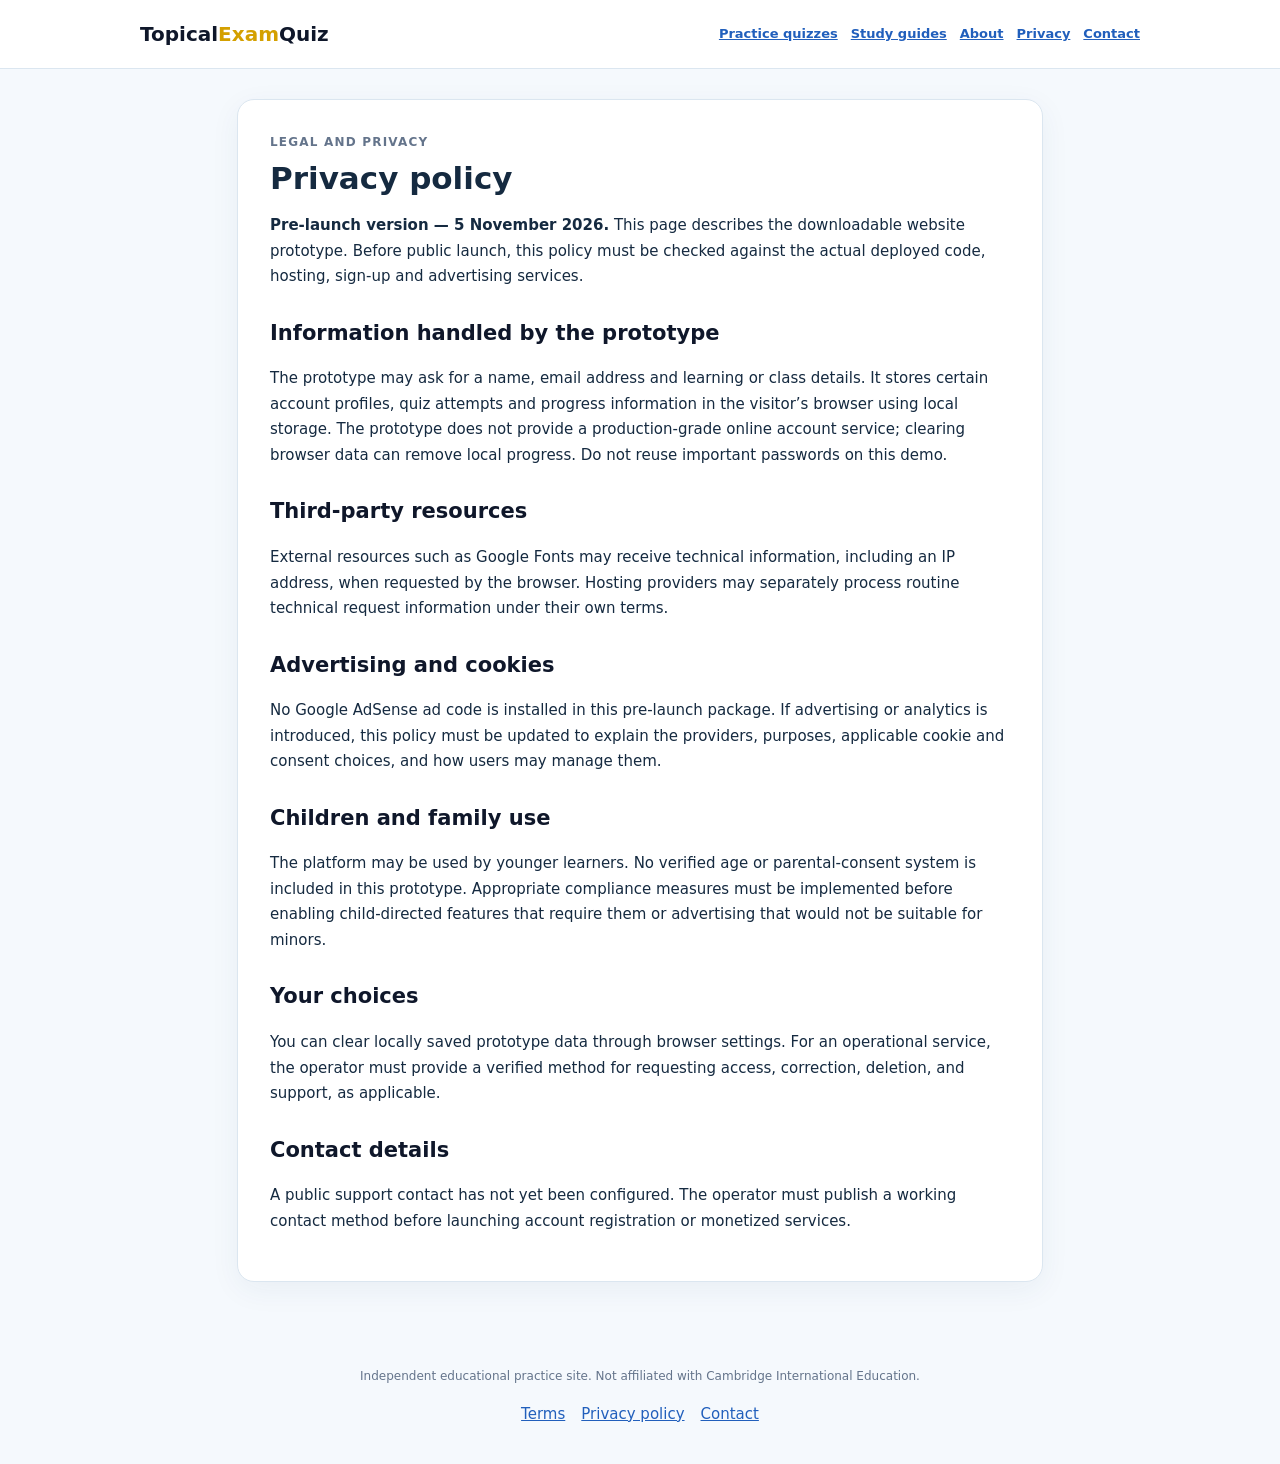
==== privacy.html @ aa9365d3 "5nov" ====
<!doctype html><html lang="en"><head><meta charset="utf-8"><meta name="viewport" content="width=device-width,initial-scale=1"><title>Privacy policy | TopicalExamQuiz</title><meta name="description" content="Privacy information for the pre-launch TopicalExamQuiz prototype, including browser storage and advertising status."><meta name="robots" content="index,follow"><meta name="theme-color" content="#0f172a"><style>*{box-sizing:border-box}body{margin:0;background:#f5f9fd;color:#152a40;font-family:Inter,system-ui,-apple-system,Segoe UI,sans-serif;line-height:1.7}a{color:#215fbc}header{background:#fff;border-bottom:1px solid #dbe6f0;padding:17px max(20px,calc((100vw - 1000px)/2));display:flex;justify-content:space-between;align-items:center;gap:12px;flex-wrap:wrap}header a.logo{color:#0f172a;text-decoration:none;font-size:20px;font-weight:900}nav{display:flex;gap:13px;flex-wrap:wrap;font-size:13px;font-weight:650}main{max-width:850px;padding:30px 22px 62px;margin:0 auto}article{background:white;border:1px solid #dbe6f0;border-radius:17px;padding:32px;box-shadow:0 8px 30px rgba(27,66,105,.06)}h1{font-size:31px;line-height:1.25;margin:7px 0 15px}h2{font-size:21px;margin:26px 0 10px;color:#0f172a}p,li{font-size:15px}ul{padding-left:23px}.eyebrow{font-size:12px;font-weight:800;letter-spacing:.1em;color:#64748b;text-transform:uppercase}.note{padding:13px 16px;border-left:4px solid #ffc400;background:#fffae6;font-size:13px}.example{background:#f2f7ff;border-radius:12px;padding:17px 20px;margin:16px 0}.question{border-top:1px solid #e2e8f0;padding-top:16px;margin-top:16px}details{margin:8px 0;border:1px solid #dbe6f0;border-radius:9px;padding:11px 14px}summary{cursor:pointer;font-weight:700}footer{padding:22px;text-align:center;color:#64748b;font-size:12px}footer a{margin:0 8px}.cards{display:grid;grid-template-columns:repeat(2,minmax(0,1fr));gap:12px}.card{display:block;padding:15px;border:1px solid #dbe6f0;border-radius:12px;text-decoration:none;color:#0f172a}.card strong{display:block}.card span{display:block;color:#64748b;font-size:13px}@media(max-width:600px){article{padding:22px 16px}h1{font-size:26px}.cards{grid-template-columns:1fr}}</style></head><body><header><a class="logo" href="index.html">Topical<span style="color:#d4a000">Exam</span>Quiz</a><nav aria-label="Main navigation"><a href="index.html">Practice quizzes</a><a href="study-guides.html">Study guides</a><a href="about.html">About</a><a href="privacy.html">Privacy</a><a href="contact.html">Contact</a></nav></header><main><article><div class="eyebrow">Legal and privacy</div><h1>Privacy policy</h1><p><strong>Pre-launch version — 5 November 2026.</strong> This page describes the downloadable website prototype. Before public launch, this policy must be checked against the actual deployed code, hosting, sign-up and advertising services.</p><h2>Information handled by the prototype</h2><p>The prototype may ask for a name, email address and learning or class details. It stores certain account profiles, quiz attempts and progress information in the visitor’s browser using local storage. The prototype does not provide a production-grade online account service; clearing browser data can remove local progress. Do not reuse important passwords on this demo.</p><h2>Third-party resources</h2><p>External resources such as Google Fonts may receive technical information, including an IP address, when requested by the browser. Hosting providers may separately process routine technical request information under their own terms.</p><h2>Advertising and cookies</h2><p>No Google AdSense ad code is installed in this pre-launch package. If advertising or analytics is introduced, this policy must be updated to explain the providers, purposes, applicable cookie and consent choices, and how users may manage them.</p><h2>Children and family use</h2><p>The platform may be used by younger learners. No verified age or parental-consent system is included in this prototype. Appropriate compliance measures must be implemented before enabling child-directed features that require them or advertising that would not be suitable for minors.</p><h2>Your choices</h2><p>You can clear locally saved prototype data through browser settings. For an operational service, the operator must provide a verified method for requesting access, correction, deletion, and support, as applicable.</p><h2>Contact details</h2><p>A public support contact has not yet been configured. The operator must publish a working contact method before launching account registration or monetized services.</p></article></main><footer>Independent educational practice site. Not affiliated with Cambridge International Education.<p><a href="terms.html">Terms</a><a href="privacy.html">Privacy policy</a><a href="contact.html">Contact</a></p></footer></body></html>
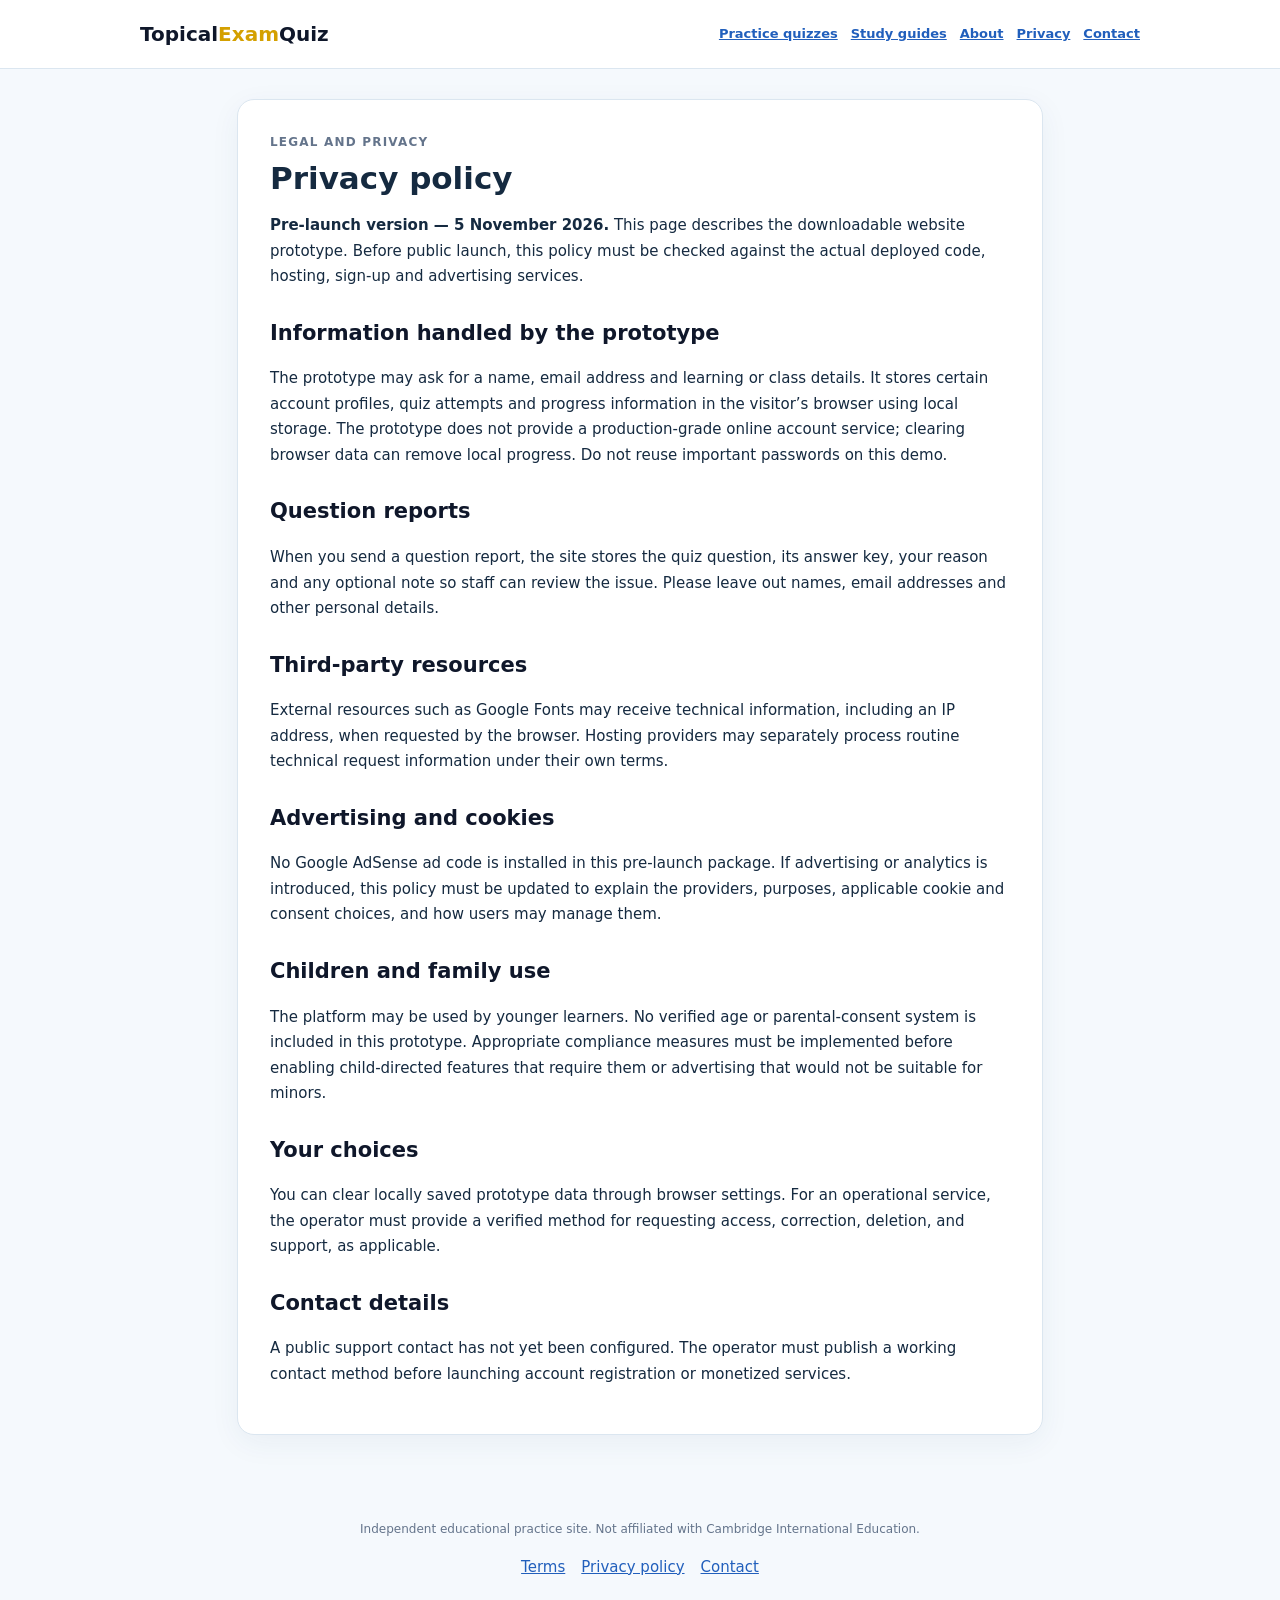
==== commit 99d35233: "18 Nov" ====
--- a/privacy.html
+++ b/privacy.html
@@ -1 +1 @@
-<!doctype html><html lang="en"><head><meta charset="utf-8"><meta name="viewport" content="width=device-width,initial-scale=1"><title>Privacy policy | TopicalExamQuiz</title><meta name="description" content="Privacy information for the pre-launch TopicalExamQuiz prototype, including browser storage and advertising status."><meta name="robots" content="index,follow"><meta name="theme-color" content="#0f172a"><style>*{box-sizing:border-box}body{margin:0;background:#f5f9fd;color:#152a40;font-family:Inter,system-ui,-apple-system,Segoe UI,sans-serif;line-height:1.7}a{color:#215fbc}header{background:#fff;border-bottom:1px solid #dbe6f0;padding:17px max(20px,calc((100vw - 1000px)/2));display:flex;justify-content:space-between;align-items:center;gap:12px;flex-wrap:wrap}header a.logo{color:#0f172a;text-decoration:none;font-size:20px;font-weight:900}nav{display:flex;gap:13px;flex-wrap:wrap;font-size:13px;font-weight:650}main{max-width:850px;padding:30px 22px 62px;margin:0 auto}article{background:white;border:1px solid #dbe6f0;border-radius:17px;padding:32px;box-shadow:0 8px 30px rgba(27,66,105,.06)}h1{font-size:31px;line-height:1.25;margin:7px 0 15px}h2{font-size:21px;margin:26px 0 10px;color:#0f172a}p,li{font-size:15px}ul{padding-left:23px}.eyebrow{font-size:12px;font-weight:800;letter-spacing:.1em;color:#64748b;text-transform:uppercase}.note{padding:13px 16px;border-left:4px solid #ffc400;background:#fffae6;font-size:13px}.example{background:#f2f7ff;border-radius:12px;padding:17px 20px;margin:16px 0}.question{border-top:1px solid #e2e8f0;padding-top:16px;margin-top:16px}details{margin:8px 0;border:1px solid #dbe6f0;border-radius:9px;padding:11px 14px}summary{cursor:pointer;font-weight:700}footer{padding:22px;text-align:center;color:#64748b;font-size:12px}footer a{margin:0 8px}.cards{display:grid;grid-template-columns:repeat(2,minmax(0,1fr));gap:12px}.card{display:block;padding:15px;border:1px solid #dbe6f0;border-radius:12px;text-decoration:none;color:#0f172a}.card strong{display:block}.card span{display:block;color:#64748b;font-size:13px}@media(max-width:600px){article{padding:22px 16px}h1{font-size:26px}.cards{grid-template-columns:1fr}}</style></head><body><header><a class="logo" href="index.html">Topical<span style="color:#d4a000">Exam</span>Quiz</a><nav aria-label="Main navigation"><a href="index.html">Practice quizzes</a><a href="study-guides.html">Study guides</a><a href="about.html">About</a><a href="privacy.html">Privacy</a><a href="contact.html">Contact</a></nav></header><main><article><div class="eyebrow">Legal and privacy</div><h1>Privacy policy</h1><p><strong>Pre-launch version — 5 November 2026.</strong> This page describes the downloadable website prototype. Before public launch, this policy must be checked against the actual deployed code, hosting, sign-up and advertising services.</p><h2>Information handled by the prototype</h2><p>The prototype may ask for a name, email address and learning or class details. It stores certain account profiles, quiz attempts and progress information in the visitor’s browser using local storage. The prototype does not provide a production-grade online account service; clearing browser data can remove local progress. Do not reuse important passwords on this demo.</p><h2>Third-party resources</h2><p>External resources such as Google Fonts may receive technical information, including an IP address, when requested by the browser. Hosting providers may separately process routine technical request information under their own terms.</p><h2>Advertising and cookies</h2><p>No Google AdSense ad code is installed in this pre-launch package. If advertising or analytics is introduced, this policy must be updated to explain the providers, purposes, applicable cookie and consent choices, and how users may manage them.</p><h2>Children and family use</h2><p>The platform may be used by younger learners. No verified age or parental-consent system is included in this prototype. Appropriate compliance measures must be implemented before enabling child-directed features that require them or advertising that would not be suitable for minors.</p><h2>Your choices</h2><p>You can clear locally saved prototype data through browser settings. For an operational service, the operator must provide a verified method for requesting access, correction, deletion, and support, as applicable.</p><h2>Contact details</h2><p>A public support contact has not yet been configured. The operator must publish a working contact method before launching account registration or monetized services.</p></article></main><footer>Independent educational practice site. Not affiliated with Cambridge International Education.<p><a href="terms.html">Terms</a><a href="privacy.html">Privacy policy</a><a href="contact.html">Contact</a></p></footer></body></html>+<!doctype html><html lang="en"><head><meta charset="utf-8"><meta name="viewport" content="width=device-width,initial-scale=1"><title>Privacy policy | TopicalExamQuiz</title><meta name="description" content="Privacy information for the pre-launch TopicalExamQuiz prototype, including browser storage and advertising status."><meta name="robots" content="index,follow"><meta name="theme-color" content="#0f172a"><style>*{box-sizing:border-box}body{margin:0;background:#f5f9fd;color:#152a40;font-family:Inter,system-ui,-apple-system,Segoe UI,sans-serif;line-height:1.7}a{color:#215fbc}header{background:#fff;border-bottom:1px solid #dbe6f0;padding:17px max(20px,calc((100vw - 1000px)/2));display:flex;justify-content:space-between;align-items:center;gap:12px;flex-wrap:wrap}header a.logo{color:#0f172a;text-decoration:none;font-size:20px;font-weight:900}nav{display:flex;gap:13px;flex-wrap:wrap;font-size:13px;font-weight:650}main{max-width:850px;padding:30px 22px 62px;margin:0 auto}article{background:white;border:1px solid #dbe6f0;border-radius:17px;padding:32px;box-shadow:0 8px 30px rgba(27,66,105,.06)}h1{font-size:31px;line-height:1.25;margin:7px 0 15px}h2{font-size:21px;margin:26px 0 10px;color:#0f172a}p,li{font-size:15px}ul{padding-left:23px}.eyebrow{font-size:12px;font-weight:800;letter-spacing:.1em;color:#64748b;text-transform:uppercase}.note{padding:13px 16px;border-left:4px solid #ffc400;background:#fffae6;font-size:13px}.example{background:#f2f7ff;border-radius:12px;padding:17px 20px;margin:16px 0}.question{border-top:1px solid #e2e8f0;padding-top:16px;margin-top:16px}details{margin:8px 0;border:1px solid #dbe6f0;border-radius:9px;padding:11px 14px}summary{cursor:pointer;font-weight:700}footer{padding:22px;text-align:center;color:#64748b;font-size:12px}footer a{margin:0 8px}.cards{display:grid;grid-template-columns:repeat(2,minmax(0,1fr));gap:12px}.card{display:block;padding:15px;border:1px solid #dbe6f0;border-radius:12px;text-decoration:none;color:#0f172a}.card strong{display:block}.card span{display:block;color:#64748b;font-size:13px}@media(max-width:600px){article{padding:22px 16px}h1{font-size:26px}.cards{grid-template-columns:1fr}}</style></head><body><header><a class="logo" href="index.html">Topical<span style="color:#d4a000">Exam</span>Quiz</a><nav aria-label="Main navigation"><a href="index.html">Practice quizzes</a><a href="study-guides.html">Study guides</a><a href="about.html">About</a><a href="privacy.html">Privacy</a><a href="contact.html">Contact</a></nav></header><main><article><div class="eyebrow">Legal and privacy</div><h1>Privacy policy</h1><p><strong>Pre-launch version — 5 November 2026.</strong> This page describes the downloadable website prototype. Before public launch, this policy must be checked against the actual deployed code, hosting, sign-up and advertising services.</p><h2>Information handled by the prototype</h2><p>The prototype may ask for a name, email address and learning or class details. It stores certain account profiles, quiz attempts and progress information in the visitor’s browser using local storage. The prototype does not provide a production-grade online account service; clearing browser data can remove local progress. Do not reuse important passwords on this demo.</p><h2>Question reports</h2><p>When you send a question report, the site stores the quiz question, its answer key, your reason and any optional note so staff can review the issue. Please leave out names, email addresses and other personal details.</p><h2>Third-party resources</h2><p>External resources such as Google Fonts may receive technical information, including an IP address, when requested by the browser. Hosting providers may separately process routine technical request information under their own terms.</p><h2>Advertising and cookies</h2><p>No Google AdSense ad code is installed in this pre-launch package. If advertising or analytics is introduced, this policy must be updated to explain the providers, purposes, applicable cookie and consent choices, and how users may manage them.</p><h2>Children and family use</h2><p>The platform may be used by younger learners. No verified age or parental-consent system is included in this prototype. Appropriate compliance measures must be implemented before enabling child-directed features that require them or advertising that would not be suitable for minors.</p><h2>Your choices</h2><p>You can clear locally saved prototype data through browser settings. For an operational service, the operator must provide a verified method for requesting access, correction, deletion, and support, as applicable.</p><h2>Contact details</h2><p>A public support contact has not yet been configured. The operator must publish a working contact method before launching account registration or monetized services.</p></article></main><footer>Independent educational practice site. Not affiliated with Cambridge International Education.<p><a href="terms.html">Terms</a><a href="privacy.html">Privacy policy</a><a href="contact.html">Contact</a></p></footer></body></html>
